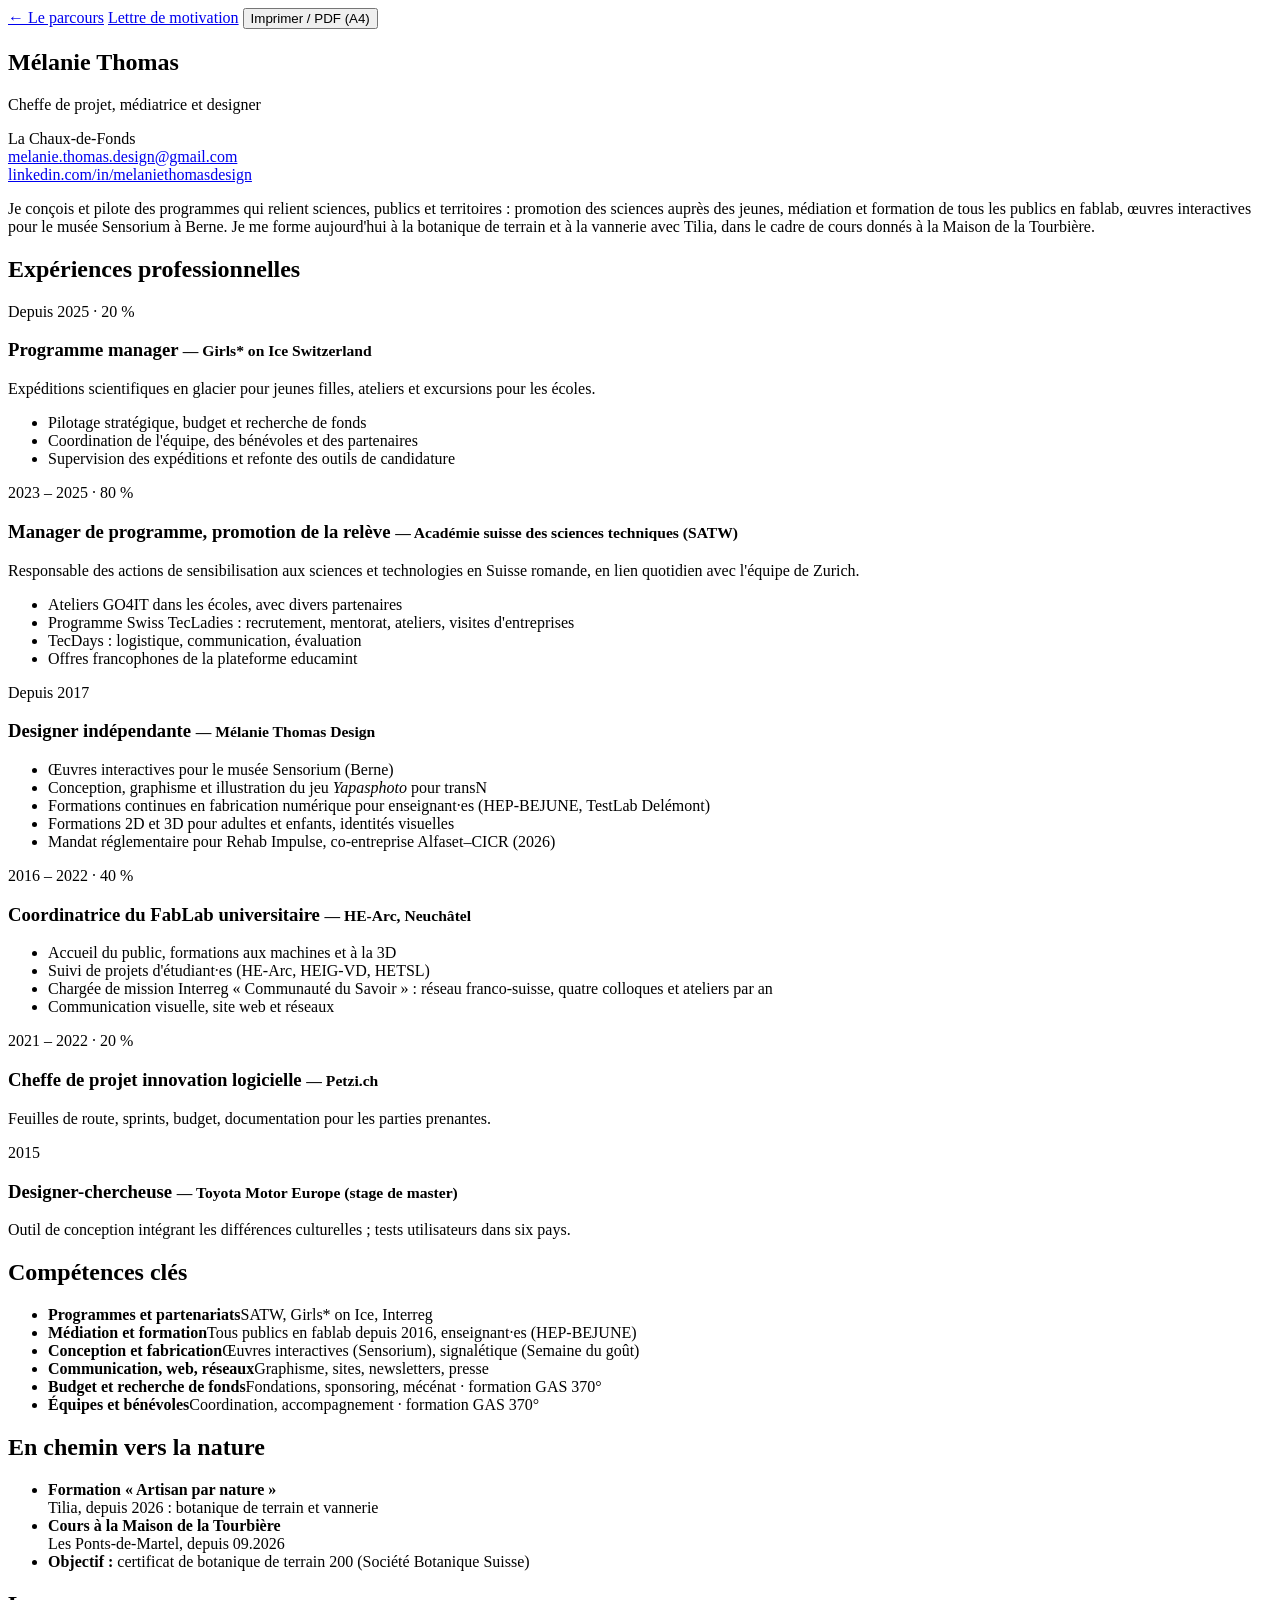
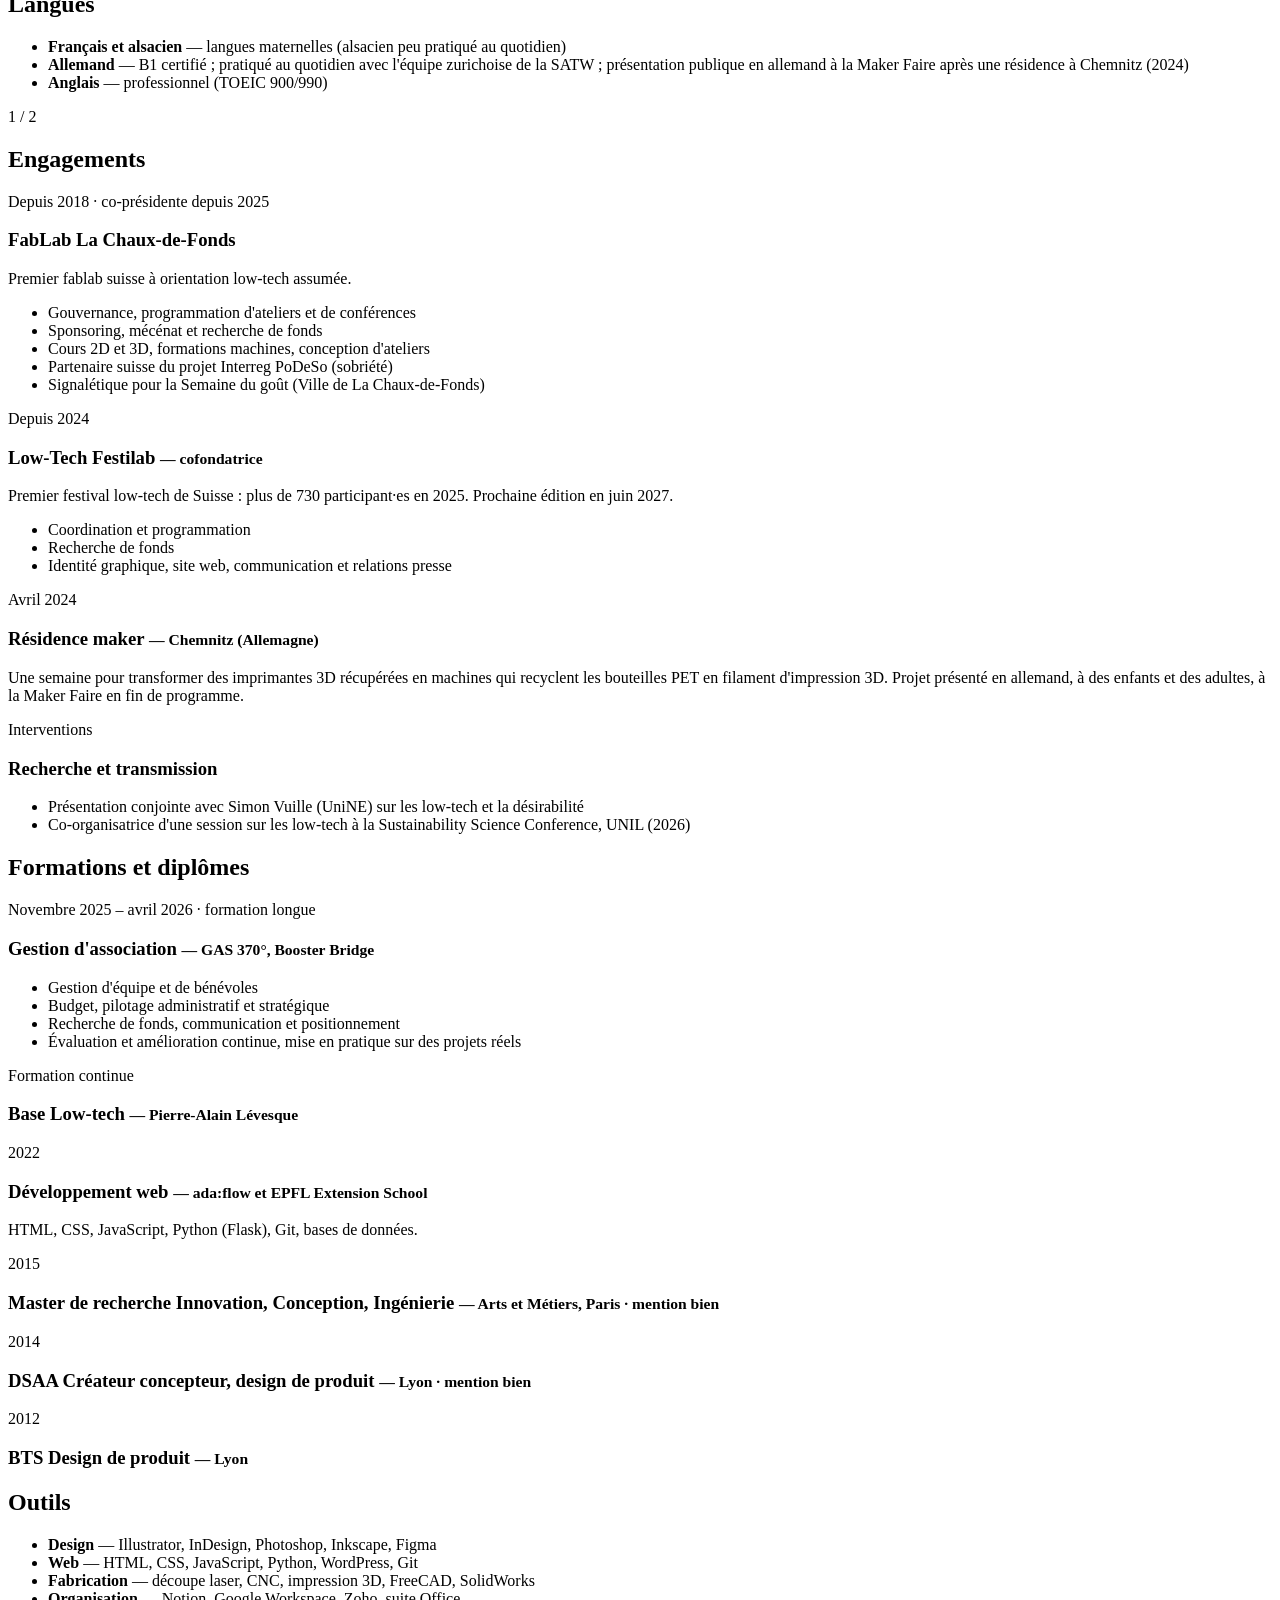
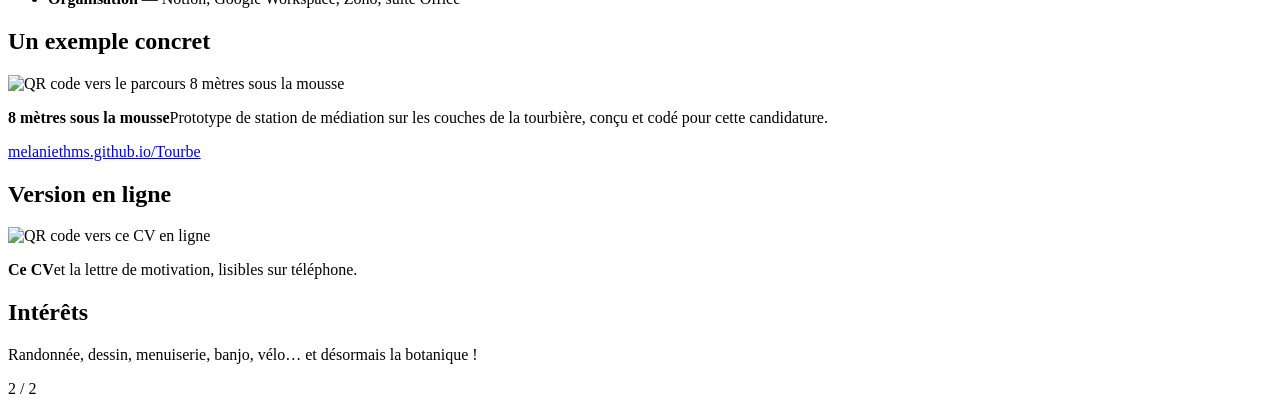
==== cv.html @ 62eca99a "CV et lettre : corrections (Sensorium, Tilia, GAS 370°, allemand, interventions) Co-Authored-By: Cla" ====
<!doctype html>
<html lang="fr">
<head>
  <meta charset="utf-8">
  <meta name="viewport" content="width=device-width, initial-scale=1">
  <meta name="robots" content="noindex">
  <title>Mélanie Thomas — CV</title>
  <link rel="stylesheet" href="doc.css">
</head>
<body>
  <nav class="toolbar" aria-label="Navigation">
    <a href="./">← Le parcours</a>
    <a href="lettre.html">Lettre de motivation</a>
    <button type="button" class="primary" onclick="window.print()">Imprimer / PDF (A4)</button>
  </nav>

  <!-- ===================== PAGE 1 ===================== -->
  <article class="sheet">
    <header class="head">
      <div>
        <h1>Mélanie Thomas</h1>
        <p class="role">Cheffe de projet, médiatrice et designer</p>
      </div>
      <div class="contact">
        La Chaux-de-Fonds<br>
        <a href="mailto:melanie.thomas.design@gmail.com">melanie.thomas.design@gmail.com</a><br>
        <!-- Téléphone : à décommenter seulement pour la version PDF envoyée, pas pour la version en ligne -->
        <!-- +41 76 281 38 30<br> -->
        <a href="https://www.linkedin.com/in/melaniethomasdesign/">linkedin.com/in/melaniethomasdesign</a>
      </div>
    </header>

    <p class="lead">Je conçois et pilote des programmes qui relient sciences, publics et territoires&nbsp;: promotion des sciences auprès des jeunes, médiation et formation de tous les publics en fablab, œuvres interactives pour le musée Sensorium à Berne. Je me forme aujourd'hui à la botanique de terrain et à la vannerie avec Tilia, dans le cadre de cours donnés à la Maison de la Tourbière.</p>

    <div class="cols">
      <div class="main">
        <section>
          <h2>Expériences professionnelles</h2>

          <div class="entry">
            <span class="when">Depuis 2025 · 20 %</span>
            <h3>Programme manager <small>— Girls* on Ice Switzerland</small></h3>
            <p>Expéditions scientifiques en glacier pour jeunes filles, ateliers et excursions pour les écoles.</p>
            <ul>
              <li>Pilotage stratégique, budget et recherche de fonds</li>
              <li>Coordination de l'équipe, des bénévoles et des partenaires</li>
              <li>Supervision des expéditions et refonte des outils de candidature</li>
            </ul>
          </div>

          <div class="entry">
            <span class="when">2023 – 2025 · 80 %</span>
            <h3>Manager de programme, promotion de la relève <small>— Académie suisse des sciences techniques (SATW)</small></h3>
            <p>Responsable des actions de sensibilisation aux sciences et technologies en Suisse romande, en lien quotidien avec l'équipe de Zurich.</p>
            <ul>
              <li>Ateliers GO4IT dans les écoles, avec divers partenaires</li>
              <li>Programme Swiss TecLadies&nbsp;: recrutement, mentorat, ateliers, visites d'entreprises</li>
              <li>TecDays&nbsp;: logistique, communication, évaluation</li>
              <li>Offres francophones de la plateforme educamint</li>
            </ul>
          </div>

          <div class="entry">
            <span class="when">Depuis 2017</span>
            <h3>Designer indépendante <small>— Mélanie Thomas Design</small></h3>
            <ul>
              <li>Œuvres interactives pour le musée Sensorium (Berne)</li>
              <li>Conception, graphisme et illustration du jeu <i>Yapasphoto</i> pour transN</li>
              <li>Formations continues en fabrication numérique pour enseignant·es (HEP-BEJUNE, TestLab Delémont)</li>
              <li>Formations 2D et 3D pour adultes et enfants, identités visuelles</li>
              <li>Mandat réglementaire pour Rehab Impulse, co-entreprise Alfaset–CICR (2026)</li>
            </ul>
          </div>

          <div class="entry">
            <span class="when">2016 – 2022 · 40 %</span>
            <h3>Coordinatrice du FabLab universitaire <small>— HE-Arc, Neuchâtel</small></h3>
            <ul>
              <li>Accueil du public, formations aux machines et à la 3D</li>
              <li>Suivi de projets d'étudiant·es (HE-Arc, HEIG-VD, HETSL)</li>
              <li>Chargée de mission Interreg « Communauté du Savoir »&nbsp;: réseau franco-suisse, quatre colloques et ateliers par an</li>
              <li>Communication visuelle, site web et réseaux</li>
            </ul>
          </div>

          <div class="entry">
            <span class="when">2021 – 2022 · 20 %</span>
            <h3>Cheffe de projet innovation logicielle <small>— Petzi.ch</small></h3>
            <p>Feuilles de route, sprints, budget, documentation pour les parties prenantes.</p>
          </div>

          <div class="entry">
            <span class="when">2015</span>
            <h3>Designer-chercheuse <small>— Toyota Motor Europe (stage de master)</small></h3>
            <p>Outil de conception intégrant les différences culturelles&nbsp;; tests utilisateurs dans six pays.</p>
          </div>
        </section>
      </div>

      <aside class="side">
        <section>
          <h2>Compétences clés</h2>
          <ul class="skills">
            <li><b>Programmes et partenariats</b><span>SATW, Girls* on Ice, Interreg</span></li>
            <li><b>Médiation et formation</b><span>Tous publics en fablab depuis 2016, enseignant·es (HEP-BEJUNE)</span></li>
            <li><b>Conception et fabrication</b><span>Œuvres interactives (Sensorium), signalétique (Semaine du goût)</span></li>
            <li><b>Communication, web, réseaux</b><span>Graphisme, sites, newsletters, presse</span></li>
            <li><b>Budget et recherche de fonds</b><span>Fondations, sponsoring, mécénat · formation GAS 370°</span></li>
            <li><b>Équipes et bénévoles</b><span>Coordination, accompagnement · formation GAS 370°</span></li>
          </ul>
        </section>

        <section>
          <h2>En chemin vers la nature</h2>
          <div class="now">
            <ul>
              <li><b>Formation « Artisan par nature »</b><br>Tilia, depuis 2026&nbsp;: botanique de terrain et vannerie</li>
              <li><b>Cours à la Maison de la Tourbière</b><br>Les Ponts-de-Martel, depuis 09.2026</li>
              <li><b>Objectif&nbsp;:</b> certificat de botanique de terrain 200 (Société Botanique Suisse)</li>
            </ul>
          </div>
        </section>

        <section>
          <h2>Langues</h2>
          <ul>
            <li><b>Français et alsacien</b> — langues maternelles (alsacien peu pratiqué au quotidien)</li>
            <li><b>Allemand</b> — B1 certifié&nbsp;; pratiqué au quotidien avec l'équipe zurichoise de la SATW&nbsp;; présentation publique en allemand à la Maker Faire après une résidence à Chemnitz (2024)</li>
            <li><b>Anglais</b> — professionnel (TOEIC 900/990)</li>
          </ul>
        </section>

      </aside>
    </div>
    <span class="folio">1 / 2</span>
  </article>

  <!-- ===================== PAGE 2 ===================== -->
  <article class="sheet">
    <div class="cols">
      <div class="main">
        <section>
          <h2>Engagements</h2>

          <div class="entry">
            <span class="when">Depuis 2018 · co-présidente depuis 2025</span>
            <h3>FabLab La Chaux-de-Fonds</h3>
            <p>Premier fablab suisse à orientation low-tech assumée.</p>
            <ul>
              <li>Gouvernance, programmation d'ateliers et de conférences</li>
              <li>Sponsoring, mécénat et recherche de fonds</li>
              <li>Cours 2D et 3D, formations machines, conception d'ateliers</li>
              <li>Partenaire suisse du projet Interreg PoDeSo (sobriété)</li>
              <li>Signalétique pour la Semaine du goût (Ville de La Chaux-de-Fonds)</li>
            </ul>
          </div>

          <div class="entry">
            <span class="when">Depuis 2024</span>
            <h3>Low-Tech Festilab <small>— cofondatrice</small></h3>
            <p>Premier festival low-tech de Suisse&nbsp;: plus de 730 participant·es en 2025. Prochaine édition en juin 2027.</p>
            <ul>
              <li>Coordination et programmation</li>
              <li>Recherche de fonds</li>
              <li>Identité graphique, site web, communication et relations presse</li>
            </ul>
          </div>

          <div class="entry">
            <span class="when">Avril 2024</span>
            <h3>Résidence maker <small>— Chemnitz (Allemagne)</small></h3>
            <p>Une semaine pour transformer des imprimantes 3D récupérées en machines qui recyclent les bouteilles PET en filament d'impression 3D. Projet présenté en allemand, à des enfants et des adultes, à la Maker Faire en fin de programme.</p>
          </div>

          <div class="entry">
            <span class="when">Interventions</span>
            <h3>Recherche et transmission</h3>
            <ul>
              <li>Présentation conjointe avec Simon Vuille (UniNE) sur les low-tech et la désirabilité</li>
              <li>Co-organisatrice d'une session sur les low-tech à la Sustainability Science Conference, UNIL (2026)</li>
            </ul>
          </div>
        </section>

        <section>
          <h2>Formations et diplômes</h2>

          <div class="entry now">
            <span class="when">Novembre 2025 – avril 2026 · formation longue</span>
            <h3>Gestion d'association <small>— GAS 370°, Booster Bridge</small></h3>
            <ul>
              <li>Gestion d'équipe et de bénévoles</li>
              <li>Budget, pilotage administratif et stratégique</li>
              <li>Recherche de fonds, communication et positionnement</li>
              <li>Évaluation et amélioration continue, mise en pratique sur des projets réels</li>
            </ul>
          </div>
          <div class="entry">
            <span class="when">Formation continue</span>
            <h3>Base Low-tech <small>— Pierre-Alain Lévesque</small></h3>
          </div>
          <div class="entry">
            <span class="when">2022</span>
            <h3>Développement web <small>— ada:flow et EPFL Extension School</small></h3>
            <p>HTML, CSS, JavaScript, Python (Flask), Git, bases de données.</p>
          </div>
          <div class="entry">
            <span class="when">2015</span>
            <h3>Master de recherche Innovation, Conception, Ingénierie <small>— Arts et Métiers, Paris · mention bien</small></h3>
          </div>
          <div class="entry">
            <span class="when">2014</span>
            <h3>DSAA Créateur concepteur, design de produit <small>— Lyon · mention bien</small></h3>
          </div>
          <div class="entry">
            <span class="when">2012</span>
            <h3>BTS Design de produit <small>— Lyon</small></h3>
          </div>
        </section>
      </div>

      <aside class="side">

        <section>
          <h2>Outils</h2>
          <ul>
            <li><b>Design</b> — Illustrator, InDesign, Photoshop, Inkscape, Figma</li>
            <li><b>Web</b> — HTML, CSS, JavaScript, Python, WordPress, Git</li>
            <li><b>Fabrication</b> — découpe laser, CNC, impression 3D, FreeCAD, SolidWorks</li>
            <li><b>Organisation</b> — Notion, Google Workspace, Zoho, suite Office</li>
          </ul>
        </section>

        <section>
          <h2>Un exemple concret</h2>
          <div class="qr">
            <img src="qr/qr-site.svg" alt="QR code vers le parcours 8 mètres sous la mousse">
            <p><b>8 mètres sous la mousse</b>Prototype de station de médiation sur les couches de la tourbière, conçu et codé pour cette candidature.</p>
          </div>
          <p style="margin-top:2mm"><a href="https://melaniethms.github.io/Tourbe/">melaniethms.github.io/Tourbe</a></p>
        </section>

        <section>
          <h2>Version en ligne</h2>
          <div class="qr">
            <img src="qr/qr-cv.svg" alt="QR code vers ce CV en ligne">
            <p><b>Ce CV</b>et la lettre de motivation, lisibles sur téléphone.</p>
          </div>
        </section>

        <section>
          <h2>Intérêts</h2>
          <p>Randonnée, dessin, menuiserie, banjo, vélo… et désormais la botanique&nbsp;!</p>
        </section>
      </aside>
    </div>
    <span class="folio">2 / 2</span>
  </article>
</body>
</html>
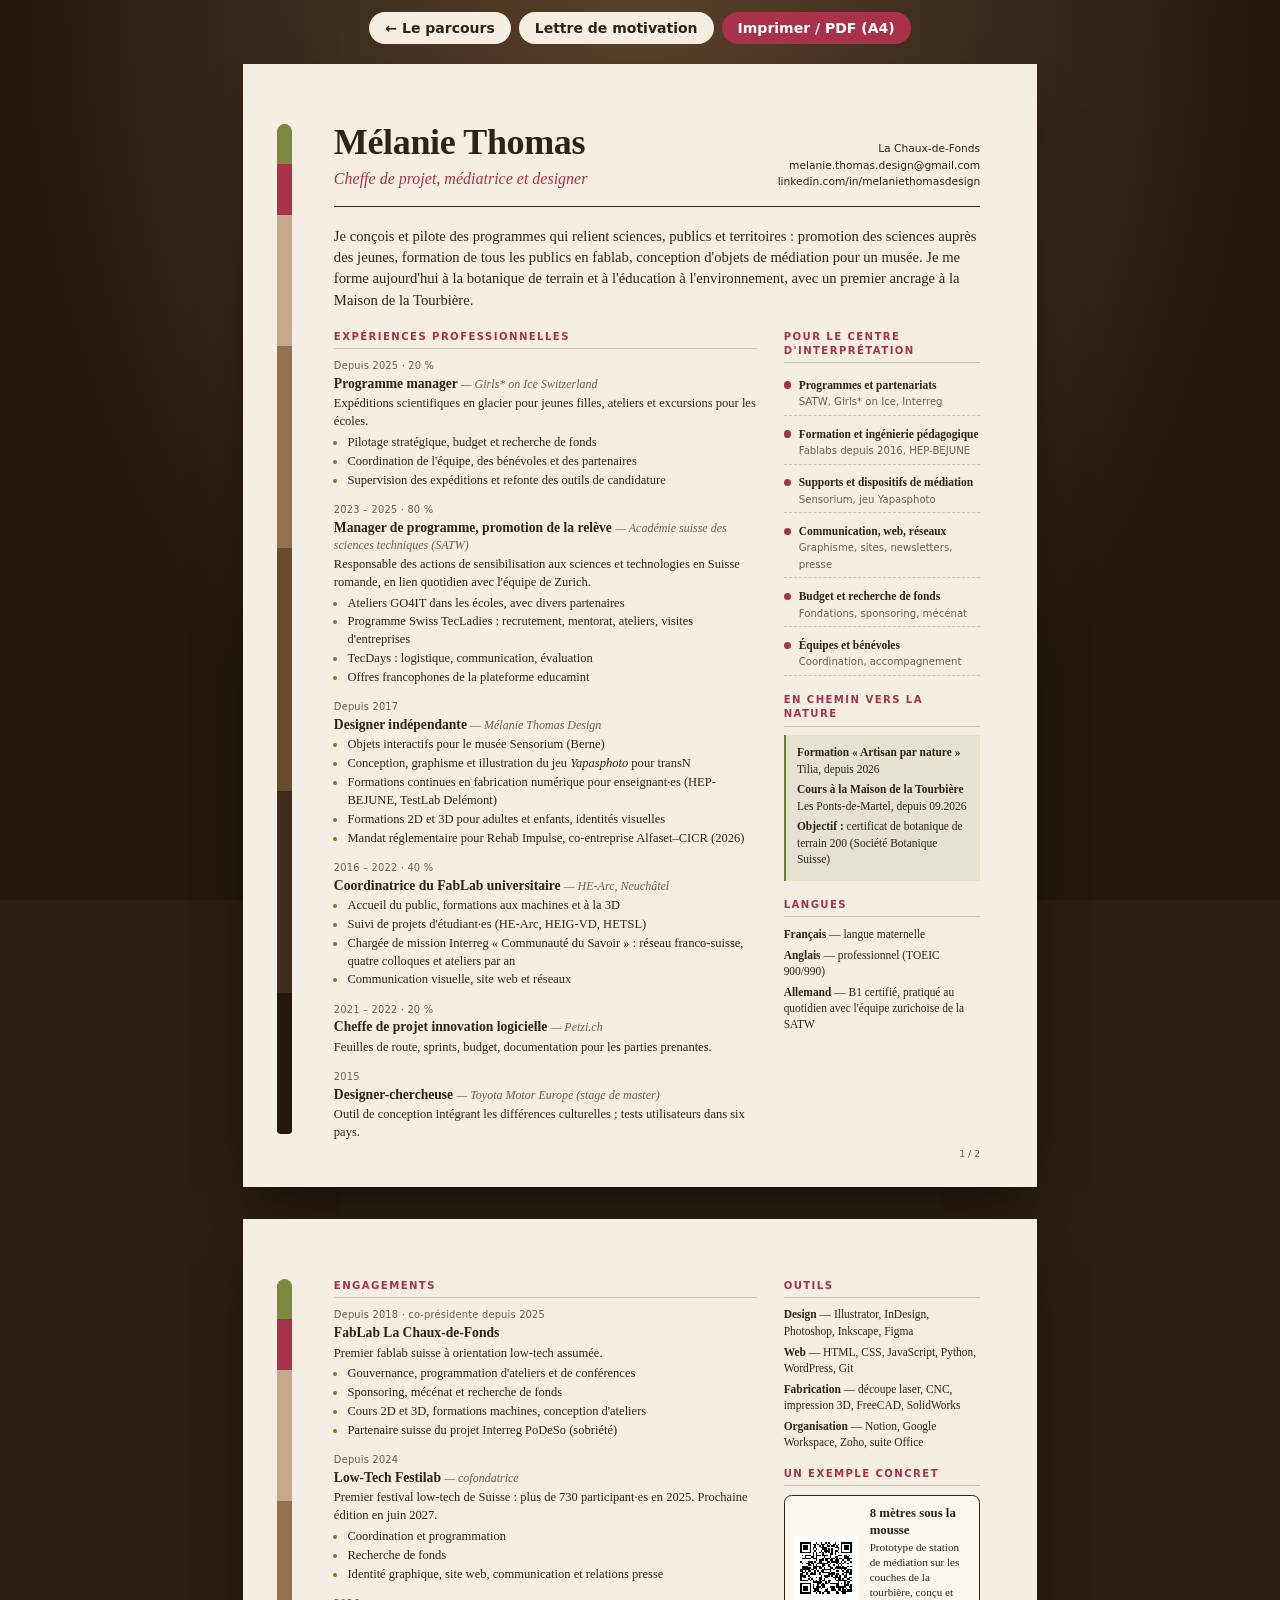
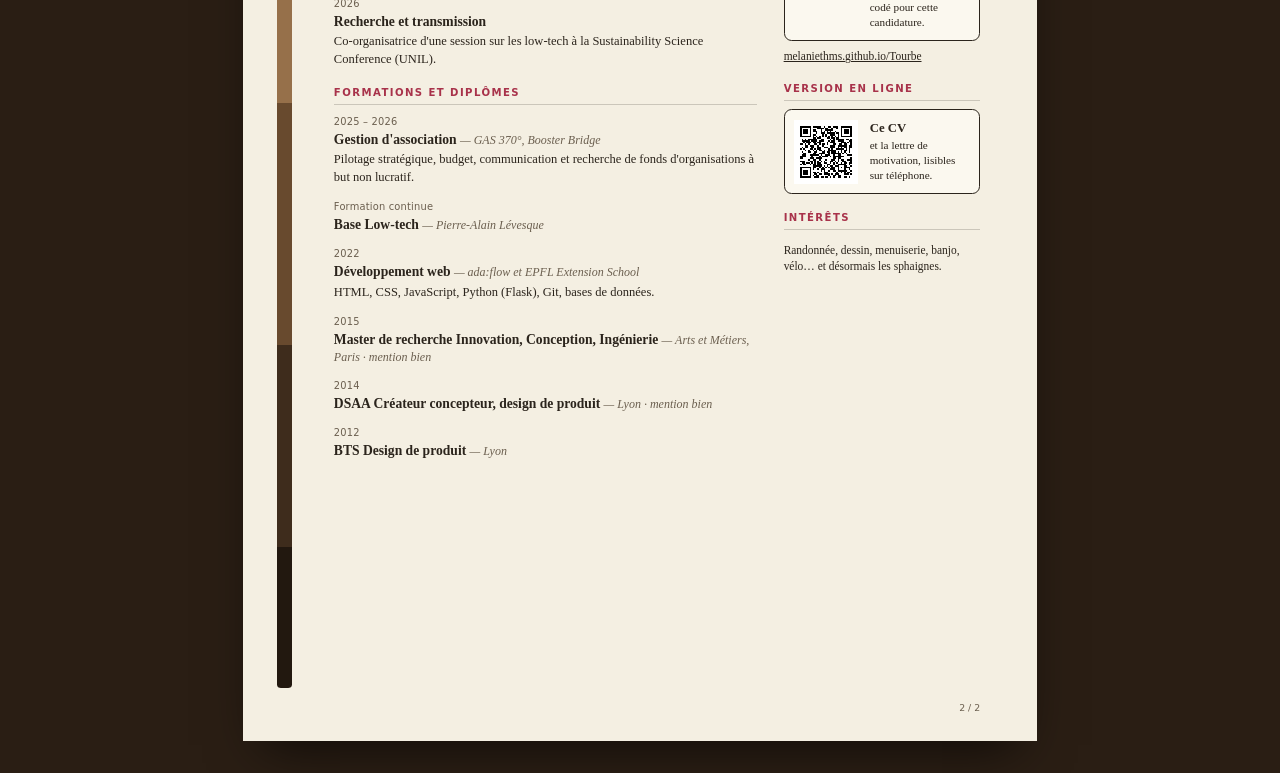
==== commit d46b7326: "Ajoute CV, lettre de motivation et QR codes pour l'herbier Co-Authored-By: Claude Opus 5.5 <noreply@" ====
--- a/cv.html
+++ b/cv.html
@@ -30,7 +30,7 @@
       </div>
     </header>
 
-    <p class="lead">Je conçois et pilote des programmes qui relient sciences, publics et territoires&nbsp;: promotion des sciences auprès des jeunes, médiation et formation de tous les publics en fablab, œuvres interactives pour le musée Sensorium à Berne. Je me forme aujourd'hui à la botanique de terrain et à la vannerie avec Tilia, dans le cadre de cours donnés à la Maison de la Tourbière.</p>
+    <p class="lead">Je conçois et pilote des programmes qui relient sciences, publics et territoires&nbsp;: promotion des sciences auprès des jeunes, formation de tous les publics en fablab, conception d'objets de médiation pour un musée. Je me forme aujourd'hui à la botanique de terrain et à l'éducation à l'environnement, avec un premier ancrage à la Maison de la Tourbière.</p>
 
     <div class="cols">
       <div class="main">
@@ -64,7 +64,7 @@
             <span class="when">Depuis 2017</span>
             <h3>Designer indépendante <small>— Mélanie Thomas Design</small></h3>
             <ul>
-              <li>Œuvres interactives pour le musée Sensorium (Berne)</li>
+              <li>Objets interactifs pour le musée Sensorium (Berne)</li>
               <li>Conception, graphisme et illustration du jeu <i>Yapasphoto</i> pour transN</li>
               <li>Formations continues en fabrication numérique pour enseignant·es (HEP-BEJUNE, TestLab Delémont)</li>
               <li>Formations 2D et 3D pour adultes et enfants, identités visuelles</li>
@@ -99,14 +99,14 @@
 
       <aside class="side">
         <section>
-          <h2>Compétences clés</h2>
+          <h2>Pour le centre d'interprétation</h2>
           <ul class="skills">
             <li><b>Programmes et partenariats</b><span>SATW, Girls* on Ice, Interreg</span></li>
-            <li><b>Médiation et formation</b><span>Tous publics en fablab depuis 2016, enseignant·es (HEP-BEJUNE)</span></li>
-            <li><b>Conception et fabrication</b><span>Œuvres interactives (Sensorium), signalétique (Semaine du goût)</span></li>
+            <li><b>Formation et ingénierie pédagogique</b><span>Fablabs depuis 2016, HEP-BEJUNE</span></li>
+            <li><b>Supports et dispositifs de médiation</b><span>Sensorium, jeu Yapasphoto</span></li>
             <li><b>Communication, web, réseaux</b><span>Graphisme, sites, newsletters, presse</span></li>
-            <li><b>Budget et recherche de fonds</b><span>Fondations, sponsoring, mécénat · formation GAS 370°</span></li>
-            <li><b>Équipes et bénévoles</b><span>Coordination, accompagnement · formation GAS 370°</span></li>
+            <li><b>Budget et recherche de fonds</b><span>Fondations, sponsoring, mécénat</span></li>
+            <li><b>Équipes et bénévoles</b><span>Coordination, accompagnement</span></li>
           </ul>
         </section>
 
@@ -114,7 +114,7 @@
           <h2>En chemin vers la nature</h2>
           <div class="now">
             <ul>
-              <li><b>Formation « Artisan par nature »</b><br>Tilia, depuis 2026&nbsp;: botanique de terrain et vannerie</li>
+              <li><b>Formation « Artisan par nature »</b><br>Tilia, depuis 2026</li>
               <li><b>Cours à la Maison de la Tourbière</b><br>Les Ponts-de-Martel, depuis 09.2026</li>
               <li><b>Objectif&nbsp;:</b> certificat de botanique de terrain 200 (Société Botanique Suisse)</li>
             </ul>
@@ -124,12 +124,11 @@
         <section>
           <h2>Langues</h2>
           <ul>
-            <li><b>Français et alsacien</b> — langues maternelles (alsacien peu pratiqué au quotidien)</li>
-            <li><b>Allemand</b> — B1 certifié&nbsp;; pratiqué au quotidien avec l'équipe zurichoise de la SATW&nbsp;; présentation publique en allemand à la Maker Faire après une résidence à Chemnitz (2024)</li>
+            <li><b>Français</b> — langue maternelle</li>
             <li><b>Anglais</b> — professionnel (TOEIC 900/990)</li>
+            <li><b>Allemand</b> — B1 certifié, pratiqué au quotidien avec l'équipe zurichoise de la SATW</li>
           </ul>
         </section>
-
       </aside>
     </div>
     <span class="folio">1 / 2</span>
@@ -151,7 +150,6 @@
               <li>Sponsoring, mécénat et recherche de fonds</li>
               <li>Cours 2D et 3D, formations machines, conception d'ateliers</li>
               <li>Partenaire suisse du projet Interreg PoDeSo (sobriété)</li>
-              <li>Signalétique pour la Semaine du goût (Ville de La Chaux-de-Fonds)</li>
             </ul>
           </div>
 
@@ -167,33 +165,19 @@
           </div>
 
           <div class="entry">
-            <span class="when">Avril 2024</span>
-            <h3>Résidence maker <small>— Chemnitz (Allemagne)</small></h3>
-            <p>Une semaine pour transformer des imprimantes 3D récupérées en machines qui recyclent les bouteilles PET en filament d'impression 3D. Projet présenté en allemand, à des enfants et des adultes, à la Maker Faire en fin de programme.</p>
-          </div>
-
-          <div class="entry">
-            <span class="when">Interventions</span>
+            <span class="when">2026</span>
             <h3>Recherche et transmission</h3>
-            <ul>
-              <li>Présentation conjointe avec Simon Vuille (UniNE) sur les low-tech et la désirabilité</li>
-              <li>Co-organisatrice d'une session sur les low-tech à la Sustainability Science Conference, UNIL (2026)</li>
-            </ul>
+            <p>Co-organisatrice d'une session sur les low-tech à la Sustainability Science Conference (UNIL).</p>
           </div>
         </section>
 
         <section>
           <h2>Formations et diplômes</h2>
 
-          <div class="entry now">
-            <span class="when">Novembre 2025 – avril 2026 · formation longue</span>
+          <div class="entry">
+            <span class="when">2025 – 2026</span>
             <h3>Gestion d'association <small>— GAS 370°, Booster Bridge</small></h3>
-            <ul>
-              <li>Gestion d'équipe et de bénévoles</li>
-              <li>Budget, pilotage administratif et stratégique</li>
-              <li>Recherche de fonds, communication et positionnement</li>
-              <li>Évaluation et amélioration continue, mise en pratique sur des projets réels</li>
-            </ul>
+            <p>Pilotage stratégique, budget, communication et recherche de fonds d'organisations à but non lucratif.</p>
           </div>
           <div class="entry">
             <span class="when">Formation continue</span>
@@ -220,7 +204,6 @@
       </div>
 
       <aside class="side">
-
         <section>
           <h2>Outils</h2>
           <ul>
@@ -250,7 +233,7 @@
 
         <section>
           <h2>Intérêts</h2>
-          <p>Randonnée, dessin, menuiserie, banjo, vélo… et désormais la botanique&nbsp;!</p>
+          <p>Randonnée, dessin, menuiserie, banjo, vélo… et désormais les sphaignes.</p>
         </section>
       </aside>
     </div>
--- a/doc.css
+++ b/doc.css
@@ -0,0 +1,277 @@
+/* Feuilles A4 (CV, lettre) dans l'univers « 8 mètres sous la mousse ».
+   À l'écran : feuilles posées sur la tourbe. À l'impression : A4 exact, sans marges navigateur. */
+
+:root {
+  --paper: #f4efe2;
+  --ink: #2b241c;
+  --muted: #6b5f4f;
+  --accent: #a8324a;   /* rouge des sphaignes */
+  --moss: #6f7f3a;
+  --line: rgba(43, 36, 28, .2);
+  --peat: #3b2a1a;
+  --serif: "Iowan Old Style", "Palatino Linotype", Palatino, "Book Antiqua", Georgia, serif;
+  --sans: system-ui, -apple-system, "Segoe UI", Roboto, Helvetica, Arial, sans-serif;
+  --strata: linear-gradient(#7d8a3e 0 4%, #a8324a 4% 9%, #c4aa8c 9% 22%, #96704a 22% 42%, #684a2e 42% 66%, #3e2c1c 66% 86%, #22180f 86%);
+}
+
+* { box-sizing: border-box; }
+html, body { margin: 0; }
+
+body {
+  background: #2a1e14 radial-gradient(ellipse at top, #5a412a, #22180f 70%) fixed;
+  color: var(--ink);
+  font-family: var(--serif);
+  -webkit-print-color-adjust: exact;
+  print-color-adjust: exact;
+}
+
+/* ---------- Barre d'outils (écran seulement) ---------- */
+.toolbar {
+  position: sticky;
+  top: 0;
+  z-index: 5;
+  display: flex;
+  flex-wrap: wrap;
+  gap: 8px;
+  justify-content: center;
+  padding: 12px 16px;
+  font-family: var(--sans);
+  font-size: 14px;
+}
+.toolbar a, .toolbar button {
+  font: inherit;
+  font-weight: 600;
+  color: var(--ink);
+  background: var(--paper);
+  border: 0;
+  border-radius: 999px;
+  padding: 8px 16px;
+  text-decoration: none;
+  cursor: pointer;
+}
+.toolbar a:hover, .toolbar button:hover { background: #fff; }
+.toolbar .primary { background: var(--accent); color: #fff; }
+.toolbar .primary:hover { background: #8e2840; }
+
+/* ---------- Feuille A4 ---------- */
+.sheet {
+  position: relative;
+  width: 210mm;
+  height: 297mm;
+  margin: 8px auto 32px;
+  padding: 16mm 15mm 14mm 24mm;
+  background: var(--paper);
+  box-shadow: 0 24px 50px -20px rgba(0, 0, 0, .7);
+  overflow: hidden;
+  font-size: 9.4pt;
+  line-height: 1.42;
+}
+/* La carotte de tourbe en marge gauche */
+.sheet::before {
+  content: "";
+  position: absolute;
+  left: 9mm;
+  top: 16mm;
+  bottom: 14mm;
+  width: 4mm;
+  border-radius: 2mm 2mm 1mm 1mm;
+  background: var(--strata);
+}
+.sheet .folio {
+  position: absolute;
+  right: 15mm;
+  bottom: 7mm;
+  font-family: var(--sans);
+  font-size: 7pt;
+  color: var(--muted);
+}
+
+/* ---------- En-tête ---------- */
+.head {
+  display: grid;
+  grid-template-columns: 1fr auto;
+  gap: 6mm;
+  align-items: end;
+  padding-bottom: 4mm;
+  border-bottom: 1.5px solid var(--ink);
+  margin-bottom: 5mm;
+}
+.head h1 {
+  margin: 0;
+  font-size: 27pt;
+  line-height: 1;
+  font-weight: 600;
+  letter-spacing: -.01em;
+}
+.head .role {
+  margin: 2mm 0 0;
+  font-size: 12pt;
+  font-style: italic;
+  color: var(--accent);
+}
+.contact {
+  font-family: var(--sans);
+  font-size: 8pt;
+  line-height: 1.55;
+  text-align: right;
+  color: var(--ink);
+}
+.contact a { color: inherit; text-decoration: none; }
+
+.kicker {
+  font-family: var(--sans);
+  font-size: 7.4pt;
+  font-weight: 700;
+  letter-spacing: .14em;
+  text-transform: uppercase;
+  color: var(--accent);
+  margin: 0 0 2mm;
+}
+
+.lead {
+  font-size: 11pt;
+  line-height: 1.45;
+  margin: 0 0 5mm;
+}
+
+/* ---------- Sections du CV ---------- */
+.cols {
+  display: grid;
+  grid-template-columns: 1fr 52mm;
+  gap: 7mm;
+}
+section { margin-bottom: 4.5mm; }
+section > h2 {
+  font-family: var(--sans);
+  font-size: 7.6pt;
+  font-weight: 700;
+  letter-spacing: .14em;
+  text-transform: uppercase;
+  color: var(--accent);
+  margin: 0 0 2.2mm;
+  padding-bottom: 1mm;
+  border-bottom: 1px solid var(--line);
+}
+.entry { margin-bottom: 3mm; break-inside: avoid; }
+.entry .when {
+  font-family: var(--sans);
+  font-size: 7.4pt;
+  color: var(--muted);
+  letter-spacing: .02em;
+}
+.entry h3 {
+  margin: .3mm 0 .6mm;
+  font-size: 10.2pt;
+  line-height: 1.25;
+  font-weight: 700;
+}
+.entry h3 small { font-weight: 400; font-style: italic; color: var(--muted); font-size: 9pt; }
+.entry p { margin: 0 0 .8mm; }
+.entry ul { margin: .5mm 0 0; padding-left: 3.6mm; }
+.entry li { margin-bottom: .3mm; }
+.entry li::marker { color: var(--moss); }
+
+.skills { list-style: none; margin: 0; padding: 0; }
+.skills li {
+  padding: 1.4mm 0 1.4mm 4mm;
+  border-bottom: 1px dashed var(--line);
+  position: relative;
+}
+.skills li::before {
+  content: "";
+  position: absolute;
+  left: 0;
+  top: 2.6mm;
+  width: 2mm;
+  height: 2mm;
+  border-radius: 50%;
+  background: var(--accent);
+}
+.skills b { display: block; }
+.skills span { font-family: var(--sans); font-size: 7.6pt; color: var(--muted); }
+
+.side p, .side li { font-size: 8.6pt; }
+.side ul { list-style: none; margin: 0; padding: 0; }
+.side li { margin-bottom: 1.2mm; }
+.side b { font-weight: 700; }
+
+.now {
+  background: rgba(111, 127, 58, .11);
+  border-left: 2.5px solid var(--moss);
+  padding: 2.5mm 3mm;
+}
+
+/* Encart QR */
+.qr {
+  display: grid;
+  grid-template-columns: 22mm 1fr;
+  gap: 3mm;
+  align-items: center;
+  padding: 3mm;
+  border: 1.5px solid var(--ink);
+  border-radius: 2mm;
+  background: #fbf8ef;
+}
+.qr img { width: 22mm; height: 22mm; display: block; }
+.qr p { margin: 0; font-size: 8.4pt; line-height: 1.35; }
+.qr b { display: block; font-size: 9.6pt; }
+.qr a { color: var(--accent); word-break: break-all; font-family: var(--sans); font-size: 7.4pt; }
+
+.side .qr { grid-template-columns: 17mm 1fr; padding: 2.5mm; }
+.side .qr img { width: 17mm; height: 17mm; }
+
+/* ---------- Lettre ---------- */
+.letter { font-size: 10.1pt; line-height: 1.46; }
+.letter .addr {
+  display: grid;
+  grid-template-columns: 1fr 1fr;
+  gap: 6mm;
+  margin: 0 0 4mm;
+  font-size: 9.4pt;
+  line-height: 1.45;
+}
+.letter .addr .to { padding-left: 4mm; }
+.letter .place { text-align: right; margin: 0 0 3.5mm; font-size: 9.4pt; }
+.letter .object { font-weight: 700; margin: 0 0 4mm; }
+.letter .object span { font-family: var(--sans); font-size: 7.6pt; letter-spacing: .14em; text-transform: uppercase; color: var(--accent); display: block; font-weight: 700; }
+.letter p { margin: 0 0 2.2mm; text-align: left; hyphens: auto; }
+.letter .sign { margin-top: 0; }
+.letter .sign b { font-size: 12pt; }
+.letter .ps { display: flex; gap: 4mm; align-items: center; margin-top: 2mm; }
+
+a { color: inherit; }
+
+/* ---------- Écrans étroits : feuille fluide ---------- */
+@media screen and (max-width: 820px) {
+  .sheet {
+    width: auto;
+    height: auto;
+    margin: 8px 12px 24px;
+    padding: 24px 18px 28px 32px;
+    font-size: 15px;
+    overflow: visible;
+  }
+  .sheet::before { left: 12px; top: 24px; bottom: 24px; width: 6px; }
+  .head { grid-template-columns: 1fr; }
+  .head h1 { font-size: 30px; }
+  .contact { text-align: left; }
+  .cols { grid-template-columns: 1fr; }
+  .letter { font-size: 16px; }
+  .letter .addr { grid-template-columns: 1fr; }
+  .letter .addr .to { padding-left: 0; }
+  .sheet .folio { display: none; }
+}
+
+/* ---------- Impression ---------- */
+@page { size: A4; margin: 0; }
+@media print {
+  body { background: none; }
+  .toolbar { display: none; }
+  .sheet {
+    margin: 0;
+    box-shadow: none;
+    break-after: page;
+  }
+  .sheet:last-of-type { break-after: auto; }
+  a { text-decoration: none; }
+}
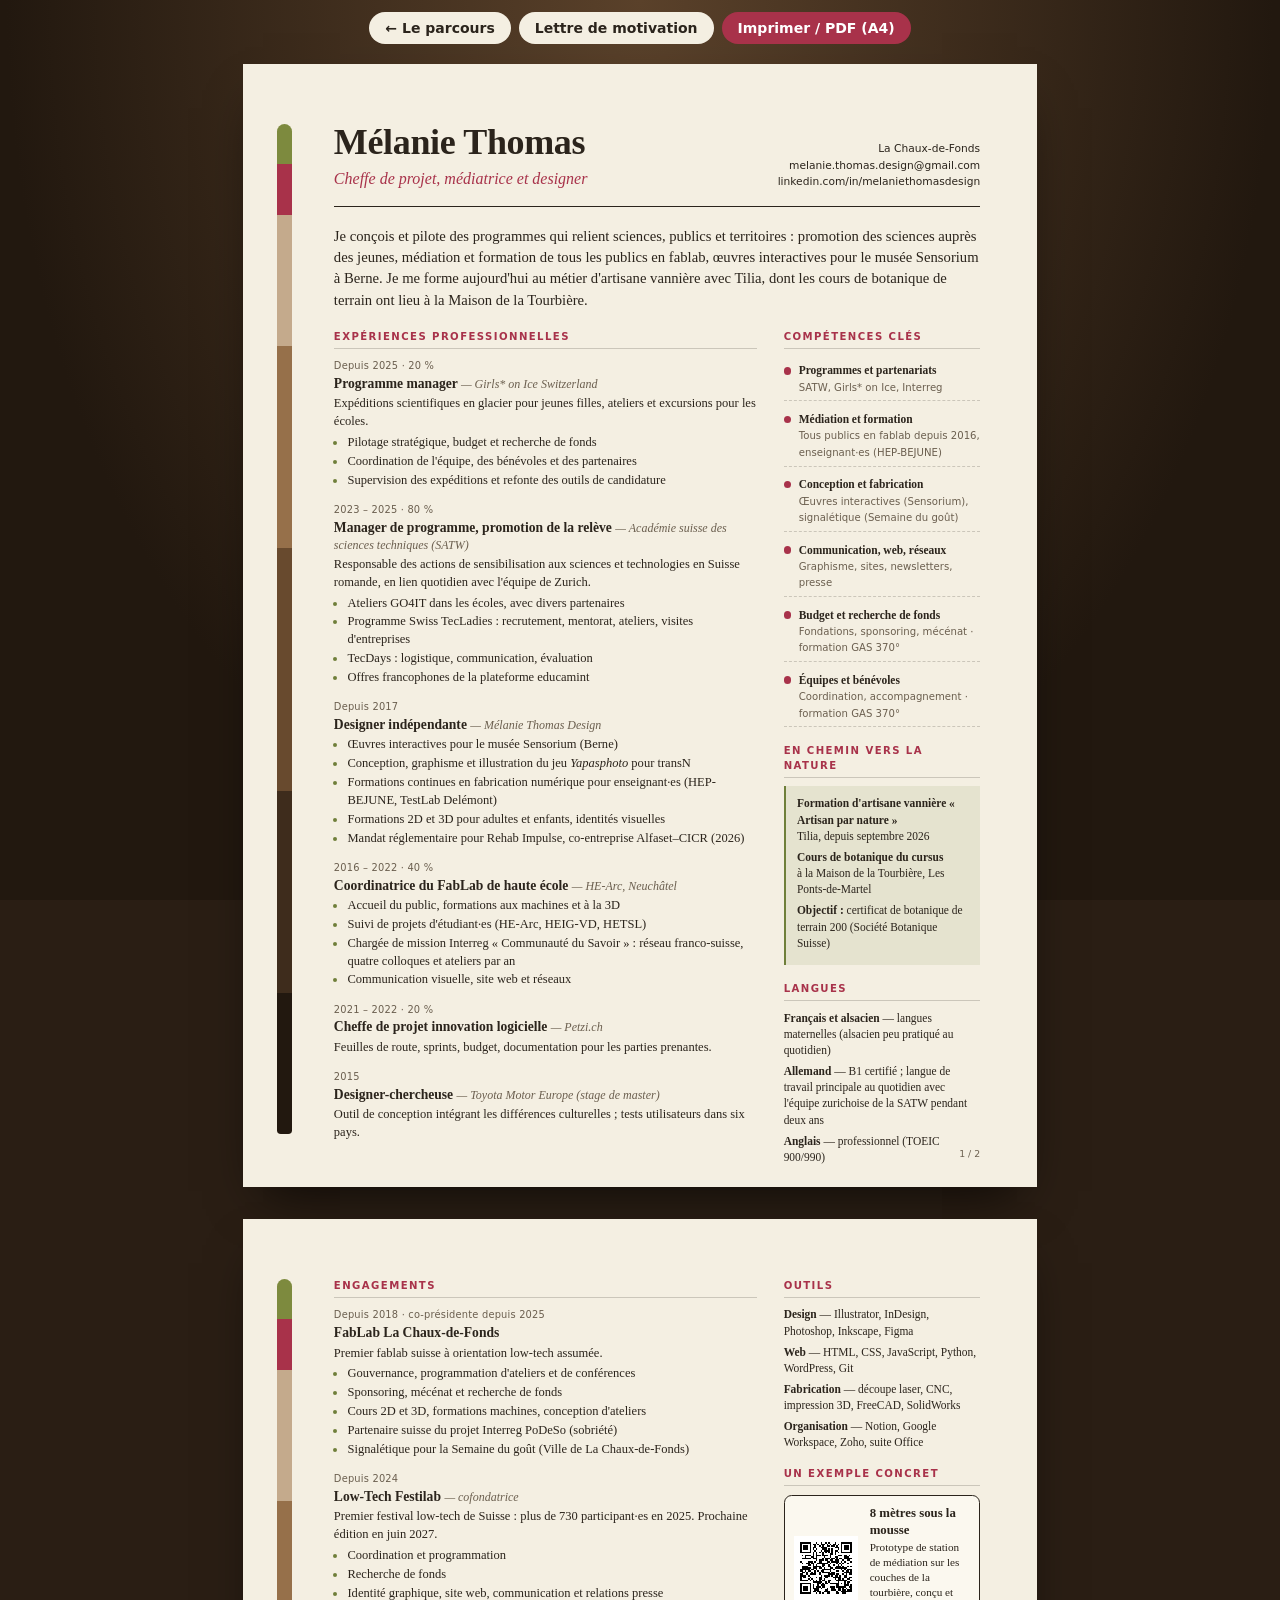
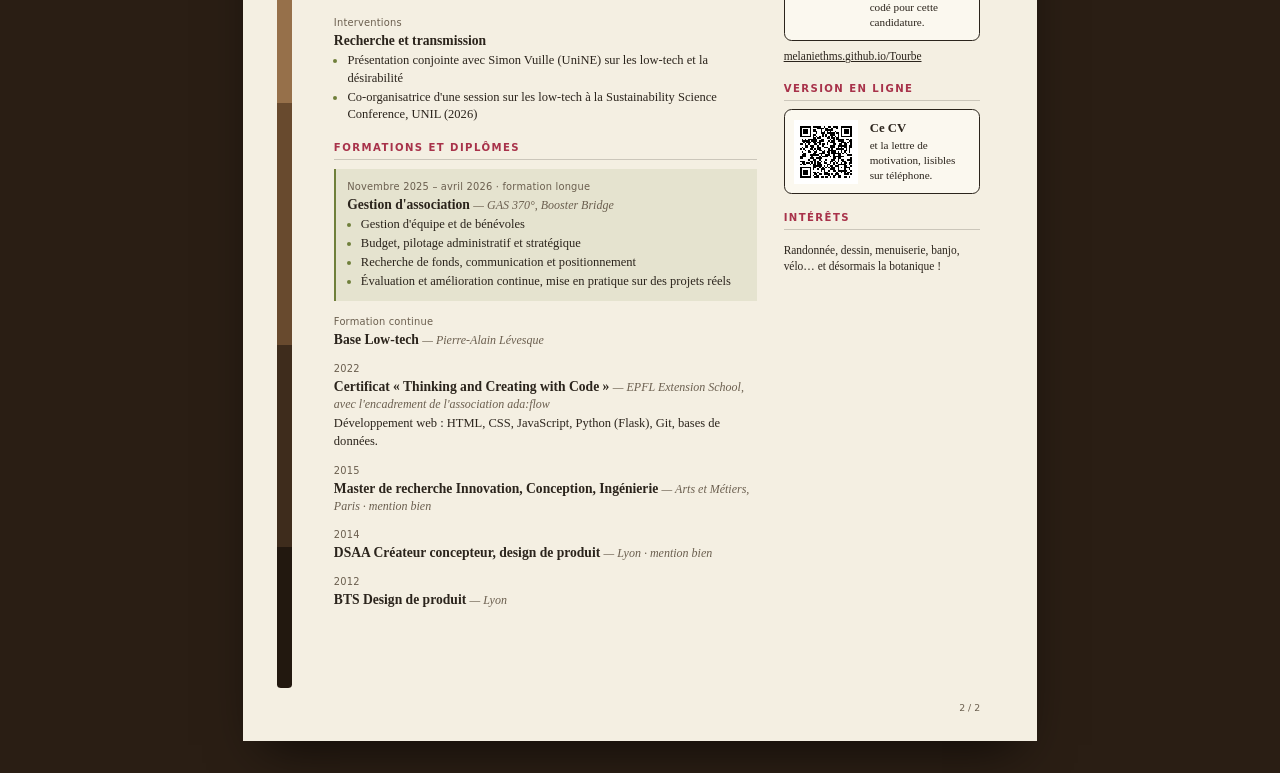
==== commit b7a832d1: "CV et lettre : FabLab de haute école, formation de vannière Tilia, allemand, certificat EPFL Co-Auth" ====
--- a/cv.html
+++ b/cv.html
@@ -30,7 +30,7 @@
       </div>
     </header>
 
-    <p class="lead">Je conçois et pilote des programmes qui relient sciences, publics et territoires&nbsp;: promotion des sciences auprès des jeunes, formation de tous les publics en fablab, conception d'objets de médiation pour un musée. Je me forme aujourd'hui à la botanique de terrain et à l'éducation à l'environnement, avec un premier ancrage à la Maison de la Tourbière.</p>
+    <p class="lead">Je conçois et pilote des programmes qui relient sciences, publics et territoires&nbsp;: promotion des sciences auprès des jeunes, médiation et formation de tous les publics en fablab, œuvres interactives pour le musée Sensorium à Berne. Je me forme aujourd'hui au métier d'artisane vannière avec Tilia, dont les cours de botanique de terrain ont lieu à la Maison de la Tourbière.</p>
 
     <div class="cols">
       <div class="main">
@@ -64,7 +64,7 @@
             <span class="when">Depuis 2017</span>
             <h3>Designer indépendante <small>— Mélanie Thomas Design</small></h3>
             <ul>
-              <li>Objets interactifs pour le musée Sensorium (Berne)</li>
+              <li>Œuvres interactives pour le musée Sensorium (Berne)</li>
               <li>Conception, graphisme et illustration du jeu <i>Yapasphoto</i> pour transN</li>
               <li>Formations continues en fabrication numérique pour enseignant·es (HEP-BEJUNE, TestLab Delémont)</li>
               <li>Formations 2D et 3D pour adultes et enfants, identités visuelles</li>
@@ -74,7 +74,7 @@
 
           <div class="entry">
             <span class="when">2016 – 2022 · 40 %</span>
-            <h3>Coordinatrice du FabLab universitaire <small>— HE-Arc, Neuchâtel</small></h3>
+            <h3>Coordinatrice du FabLab de haute école <small>— HE-Arc, Neuchâtel</small></h3>
             <ul>
               <li>Accueil du public, formations aux machines et à la 3D</li>
               <li>Suivi de projets d'étudiant·es (HE-Arc, HEIG-VD, HETSL)</li>
@@ -99,14 +99,14 @@
 
       <aside class="side">
         <section>
-          <h2>Pour le centre d'interprétation</h2>
+          <h2>Compétences clés</h2>
           <ul class="skills">
             <li><b>Programmes et partenariats</b><span>SATW, Girls* on Ice, Interreg</span></li>
-            <li><b>Formation et ingénierie pédagogique</b><span>Fablabs depuis 2016, HEP-BEJUNE</span></li>
-            <li><b>Supports et dispositifs de médiation</b><span>Sensorium, jeu Yapasphoto</span></li>
+            <li><b>Médiation et formation</b><span>Tous publics en fablab depuis 2016, enseignant·es (HEP-BEJUNE)</span></li>
+            <li><b>Conception et fabrication</b><span>Œuvres interactives (Sensorium), signalétique (Semaine du goût)</span></li>
             <li><b>Communication, web, réseaux</b><span>Graphisme, sites, newsletters, presse</span></li>
-            <li><b>Budget et recherche de fonds</b><span>Fondations, sponsoring, mécénat</span></li>
-            <li><b>Équipes et bénévoles</b><span>Coordination, accompagnement</span></li>
+            <li><b>Budget et recherche de fonds</b><span>Fondations, sponsoring, mécénat · formation GAS 370°</span></li>
+            <li><b>Équipes et bénévoles</b><span>Coordination, accompagnement · formation GAS 370°</span></li>
           </ul>
         </section>
 
@@ -114,8 +114,8 @@
           <h2>En chemin vers la nature</h2>
           <div class="now">
             <ul>
-              <li><b>Formation « Artisan par nature »</b><br>Tilia, depuis 2026</li>
-              <li><b>Cours à la Maison de la Tourbière</b><br>Les Ponts-de-Martel, depuis 09.2026</li>
+              <li><b>Formation d'artisane vannière « Artisan par nature »</b><br>Tilia, depuis septembre 2026</li>
+              <li><b>Cours de botanique du cursus</b><br>à la Maison de la Tourbière, Les Ponts-de-Martel</li>
               <li><b>Objectif&nbsp;:</b> certificat de botanique de terrain 200 (Société Botanique Suisse)</li>
             </ul>
           </div>
@@ -124,11 +124,12 @@
         <section>
           <h2>Langues</h2>
           <ul>
-            <li><b>Français</b> — langue maternelle</li>
+            <li><b>Français et alsacien</b> — langues maternelles (alsacien peu pratiqué au quotidien)</li>
+            <li><b>Allemand</b> — B1 certifié&nbsp;; langue de travail principale au quotidien avec l'équipe zurichoise de la SATW pendant deux ans</li>
             <li><b>Anglais</b> — professionnel (TOEIC 900/990)</li>
-            <li><b>Allemand</b> — B1 certifié, pratiqué au quotidien avec l'équipe zurichoise de la SATW</li>
           </ul>
         </section>
+
       </aside>
     </div>
     <span class="folio">1 / 2</span>
@@ -150,6 +151,7 @@
               <li>Sponsoring, mécénat et recherche de fonds</li>
               <li>Cours 2D et 3D, formations machines, conception d'ateliers</li>
               <li>Partenaire suisse du projet Interreg PoDeSo (sobriété)</li>
+              <li>Signalétique pour la Semaine du goût (Ville de La Chaux-de-Fonds)</li>
             </ul>
           </div>
 
@@ -164,20 +166,29 @@
             </ul>
           </div>
 
-          <div class="entry">
-            <span class="when">2026</span>
+
+          <div class="entry">
+            <span class="when">Interventions</span>
             <h3>Recherche et transmission</h3>
-            <p>Co-organisatrice d'une session sur les low-tech à la Sustainability Science Conference (UNIL).</p>
+            <ul>
+              <li>Présentation conjointe avec Simon Vuille (UniNE) sur les low-tech et la désirabilité</li>
+              <li>Co-organisatrice d'une session sur les low-tech à la Sustainability Science Conference, UNIL (2026)</li>
+            </ul>
           </div>
         </section>
 
         <section>
           <h2>Formations et diplômes</h2>
 
-          <div class="entry">
-            <span class="when">2025 – 2026</span>
+          <div class="entry now">
+            <span class="when">Novembre 2025 – avril 2026 · formation longue</span>
             <h3>Gestion d'association <small>— GAS 370°, Booster Bridge</small></h3>
-            <p>Pilotage stratégique, budget, communication et recherche de fonds d'organisations à but non lucratif.</p>
+            <ul>
+              <li>Gestion d'équipe et de bénévoles</li>
+              <li>Budget, pilotage administratif et stratégique</li>
+              <li>Recherche de fonds, communication et positionnement</li>
+              <li>Évaluation et amélioration continue, mise en pratique sur des projets réels</li>
+            </ul>
           </div>
           <div class="entry">
             <span class="when">Formation continue</span>
@@ -185,8 +196,8 @@
           </div>
           <div class="entry">
             <span class="when">2022</span>
-            <h3>Développement web <small>— ada:flow et EPFL Extension School</small></h3>
-            <p>HTML, CSS, JavaScript, Python (Flask), Git, bases de données.</p>
+            <h3>Certificat « Thinking and Creating with Code » <small>— EPFL Extension School, avec l'encadrement de l'association ada:flow</small></h3>
+            <p>Développement web&nbsp;: HTML, CSS, JavaScript, Python (Flask), Git, bases de données.</p>
           </div>
           <div class="entry">
             <span class="when">2015</span>
@@ -204,6 +215,7 @@
       </div>
 
       <aside class="side">
+
         <section>
           <h2>Outils</h2>
           <ul>
@@ -233,7 +245,7 @@
 
         <section>
           <h2>Intérêts</h2>
-          <p>Randonnée, dessin, menuiserie, banjo, vélo… et désormais les sphaignes.</p>
+          <p>Randonnée, dessin, menuiserie, banjo, vélo… et désormais la botanique&nbsp;!</p>
         </section>
       </aside>
     </div>
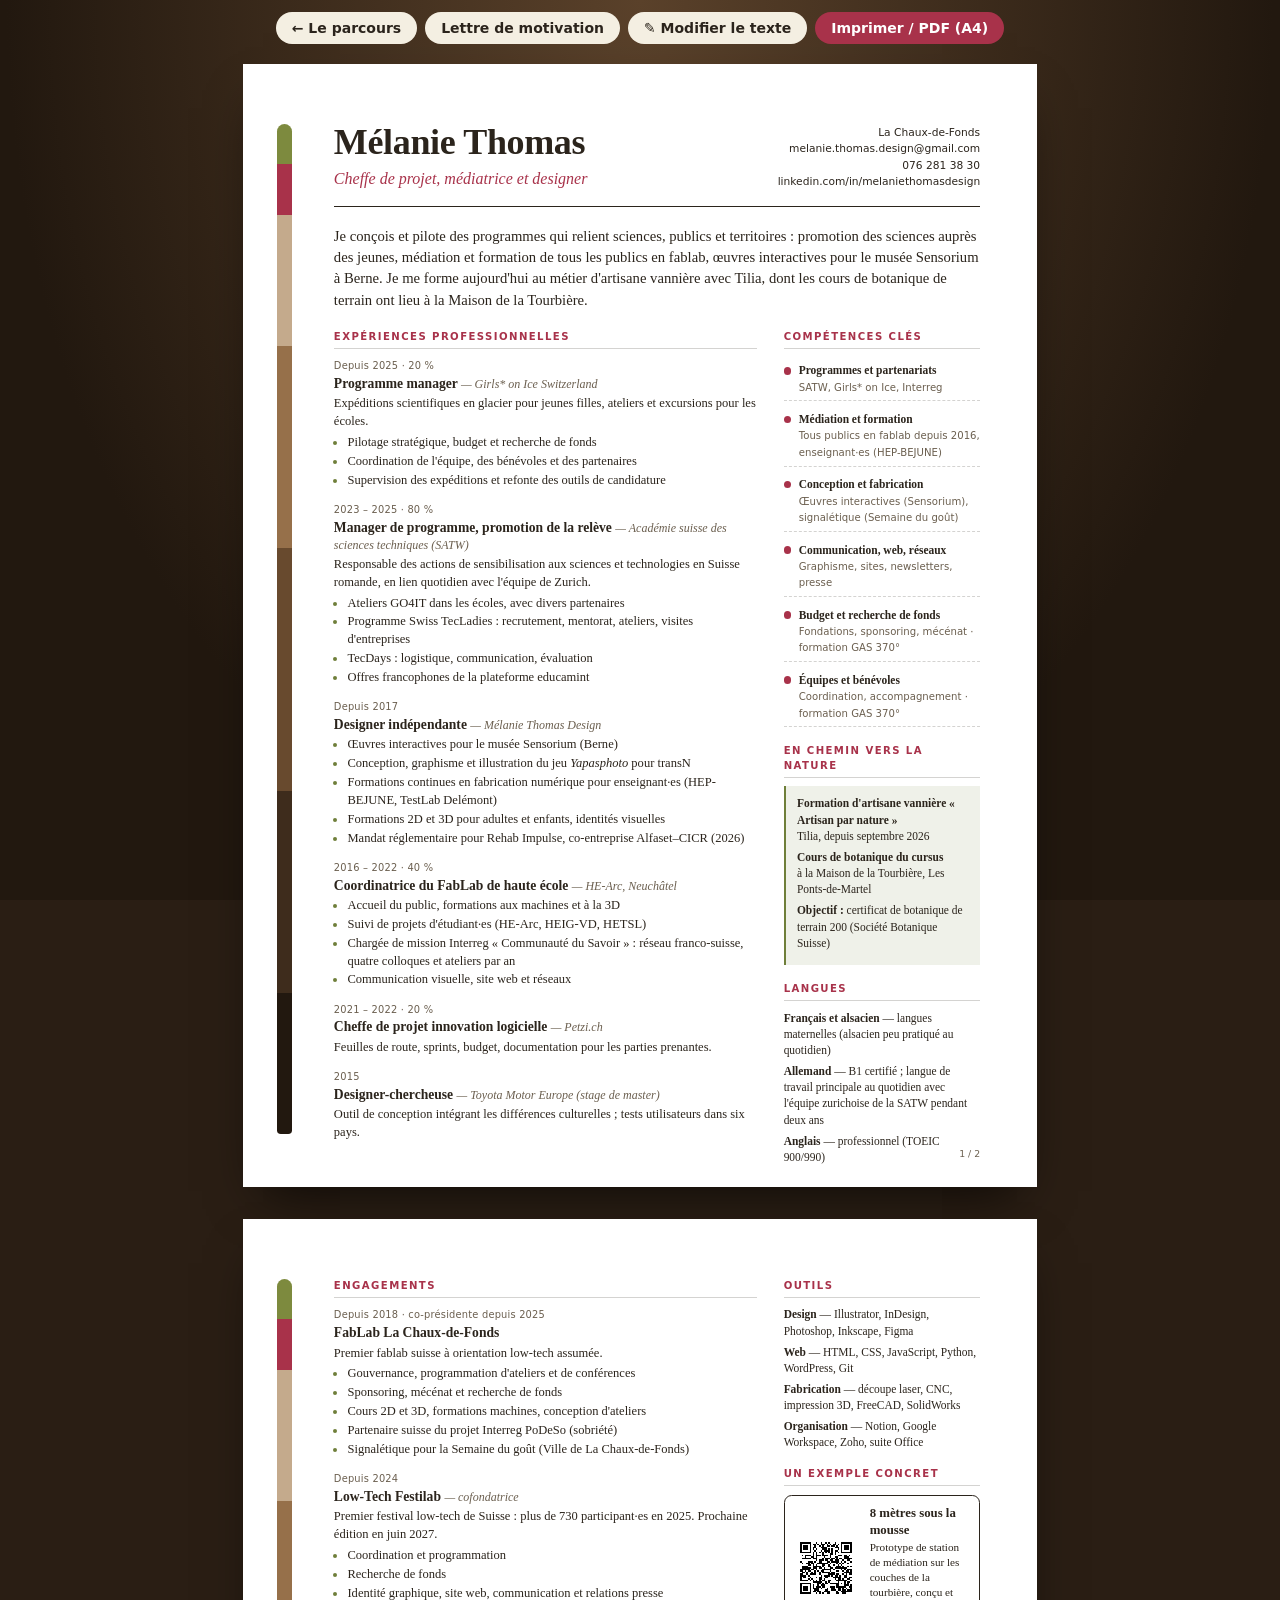
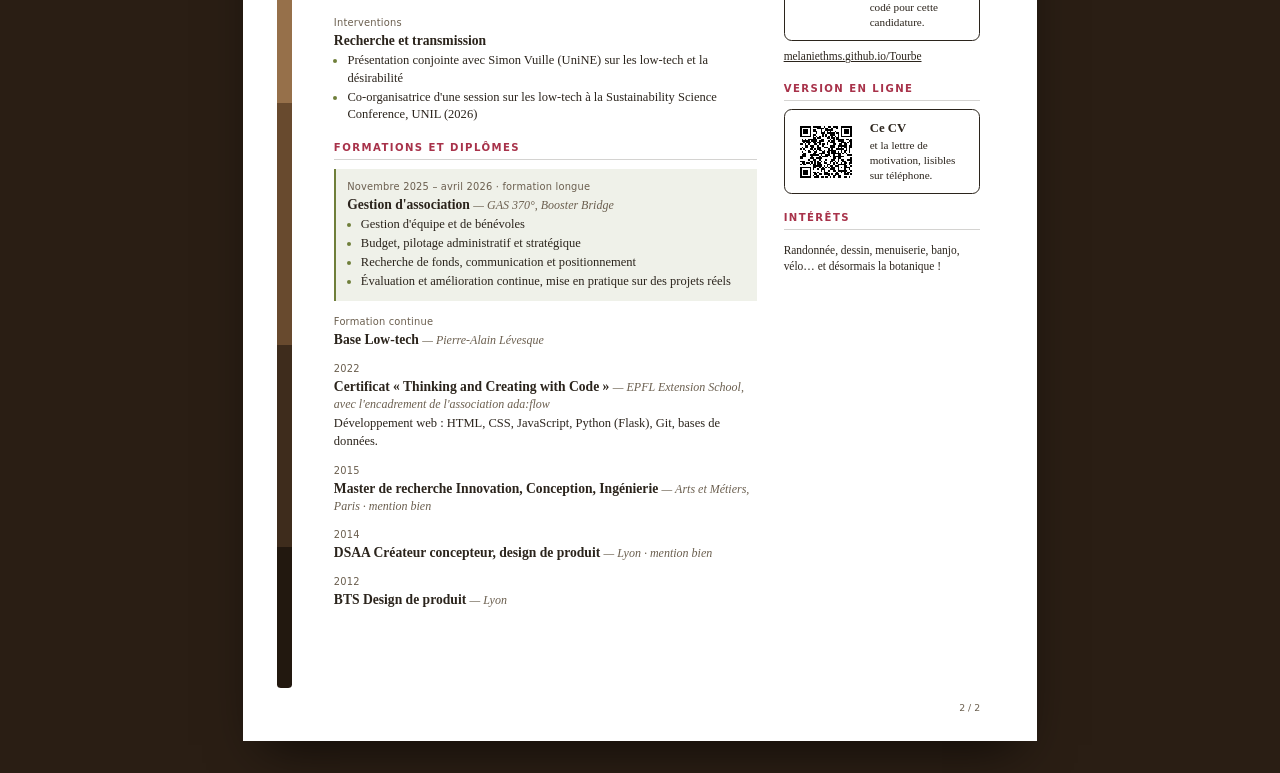
==== commit 7f6eb3da: "CV et lettre : papier blanc, téléphone, mode « Modifier le texte » Co-Authored-By: Claude Opus 5.5 <" ====
--- a/cv.html
+++ b/cv.html
@@ -24,8 +24,7 @@
       <div class="contact">
         La Chaux-de-Fonds<br>
         <a href="mailto:melanie.thomas.design@gmail.com">melanie.thomas.design@gmail.com</a><br>
-        <!-- Téléphone : à décommenter seulement pour la version PDF envoyée, pas pour la version en ligne -->
-        <!-- +41 76 281 38 30<br> -->
+        <a href="tel:+41762813830">076 281 38 30</a><br>
         <a href="https://www.linkedin.com/in/melaniethomasdesign/">linkedin.com/in/melaniethomasdesign</a>
       </div>
     </header>
@@ -251,5 +250,6 @@
     </div>
     <span class="folio">2 / 2</span>
   </article>
+  <script src="edit.js"></script>
 </body>
 </html>
--- a/doc.css
+++ b/doc.css
@@ -2,7 +2,8 @@
    À l'écran : feuilles posées sur la tourbe. À l'impression : A4 exact, sans marges navigateur. */
 
 :root {
-  --paper: #f4efe2;
+  --paper: #ffffff;       /* papier blanc : économie d'encre à l'impression */
+  --chip: #f4efe2;
   --ink: #2b241c;
   --muted: #6b5f4f;
   --accent: #a8324a;   /* rouge des sphaignes */
@@ -42,7 +43,7 @@
   font: inherit;
   font-weight: 600;
   color: var(--ink);
-  background: var(--paper);
+  background: var(--chip);
   border: 0;
   border-radius: 999px;
   padding: 8px 16px;
@@ -52,6 +53,16 @@
 .toolbar a:hover, .toolbar button:hover { background: #fff; }
 .toolbar .primary { background: var(--accent); color: #fff; }
 .toolbar .primary:hover { background: #8e2840; }
+.toolbar-note {
+  flex-basis: 100%;
+  text-align: center;
+  color: #f4efe2;
+  font-size: 13px;
+  font-weight: 400;
+}
+.toolbar-note:empty { display: none; }
+body.editing .sheet { outline: 3px dashed var(--accent); outline-offset: 6px; cursor: text; }
+body.editing .sheet :focus { outline: none; background: rgba(168, 50, 74, .06); }
 
 /* ---------- Feuille A4 ---------- */
 .sheet {
@@ -210,7 +221,7 @@
   padding: 3mm;
   border: 1.5px solid var(--ink);
   border-radius: 2mm;
-  background: #fbf8ef;
+  background: #fff;
 }
 .qr img { width: 22mm; height: 22mm; display: block; }
 .qr p { margin: 0; font-size: 8.4pt; line-height: 1.35; }
@@ -267,6 +278,8 @@
 @media print {
   body { background: none; }
   .toolbar { display: none; }
+  body.editing .sheet { outline: none; }
+  body.editing .sheet :focus { background: none; }
   .sheet {
     margin: 0;
     box-shadow: none;
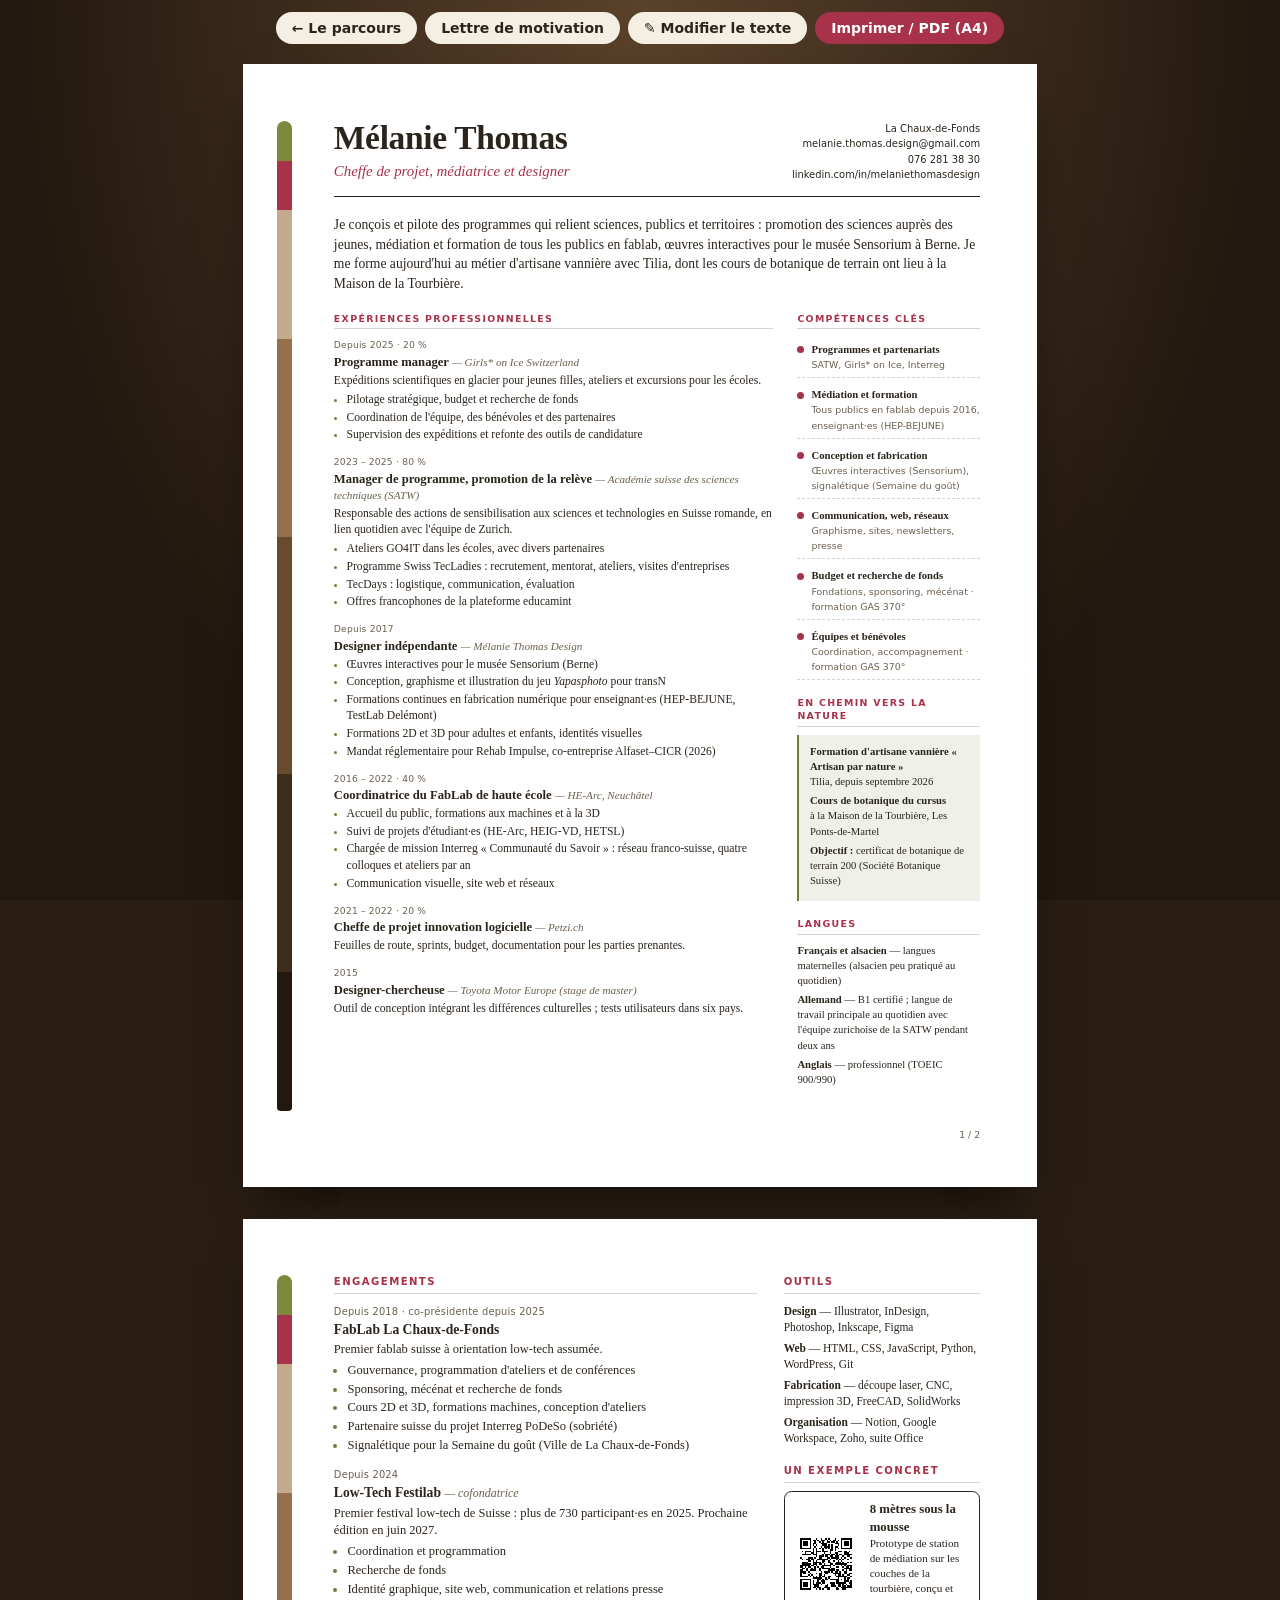
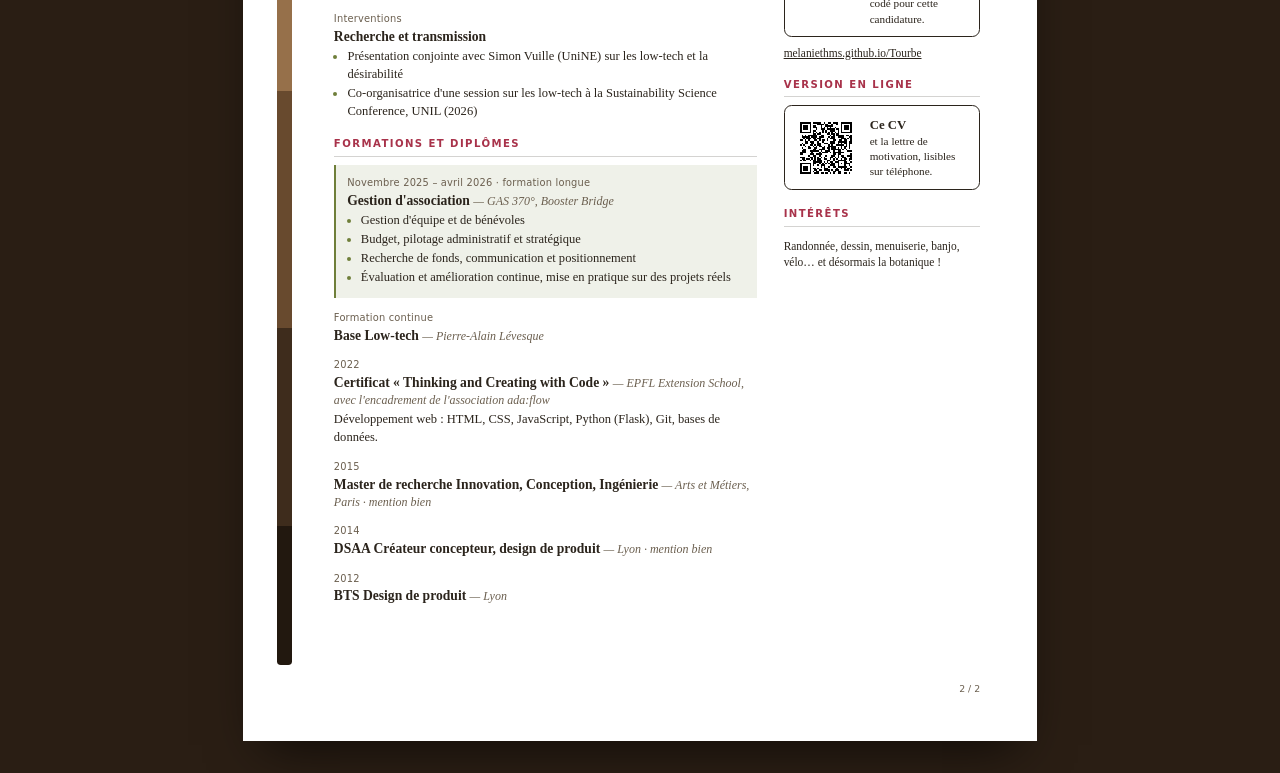
==== commit cb11e51d: "Impression : marge basse de sécurité de 20 mm et ajustement automatique du texte Co-Authored-By: Cla" ====
--- a/cv.html
+++ b/cv.html
@@ -250,6 +250,7 @@
     </div>
     <span class="folio">2 / 2</span>
   </article>
+  <script src="fit.js"></script>
   <script src="edit.js"></script>
 </body>
 </html>
--- a/doc.css
+++ b/doc.css
@@ -70,7 +70,7 @@
   width: 210mm;
   height: 297mm;
   margin: 8px auto 32px;
-  padding: 16mm 15mm 14mm 24mm;
+  padding: 15mm 15mm 20mm 24mm;   /* 20 mm en bas : zone que la plupart des imprimantes ne touchent pas */
   background: var(--paper);
   box-shadow: 0 24px 50px -20px rgba(0, 0, 0, .7);
   overflow: hidden;
@@ -82,8 +82,8 @@
   content: "";
   position: absolute;
   left: 9mm;
-  top: 16mm;
-  bottom: 14mm;
+  top: 15mm;
+  bottom: 20mm;
   width: 4mm;
   border-radius: 2mm 2mm 1mm 1mm;
   background: var(--strata);
@@ -91,7 +91,7 @@
 .sheet .folio {
   position: absolute;
   right: 15mm;
-  bottom: 7mm;
+  bottom: 12mm;
   font-family: var(--sans);
   font-size: 7pt;
   color: var(--muted);
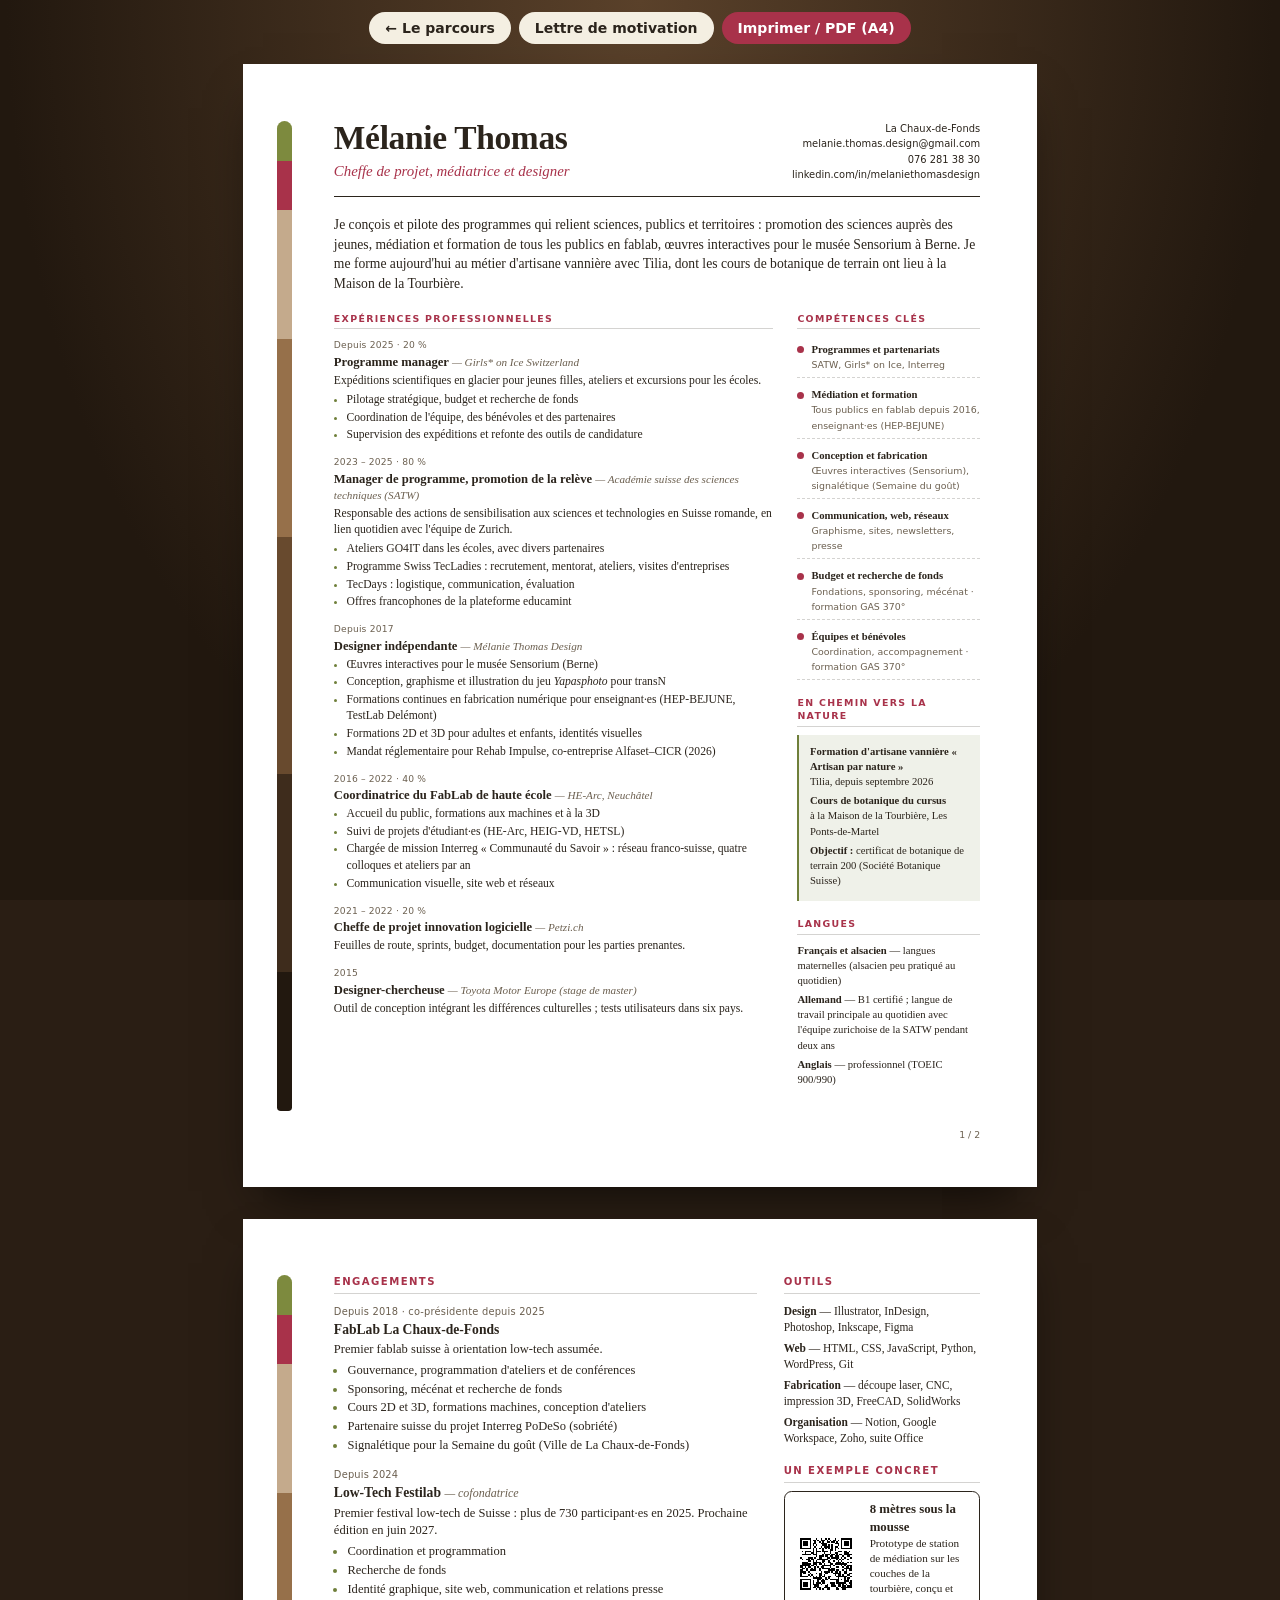
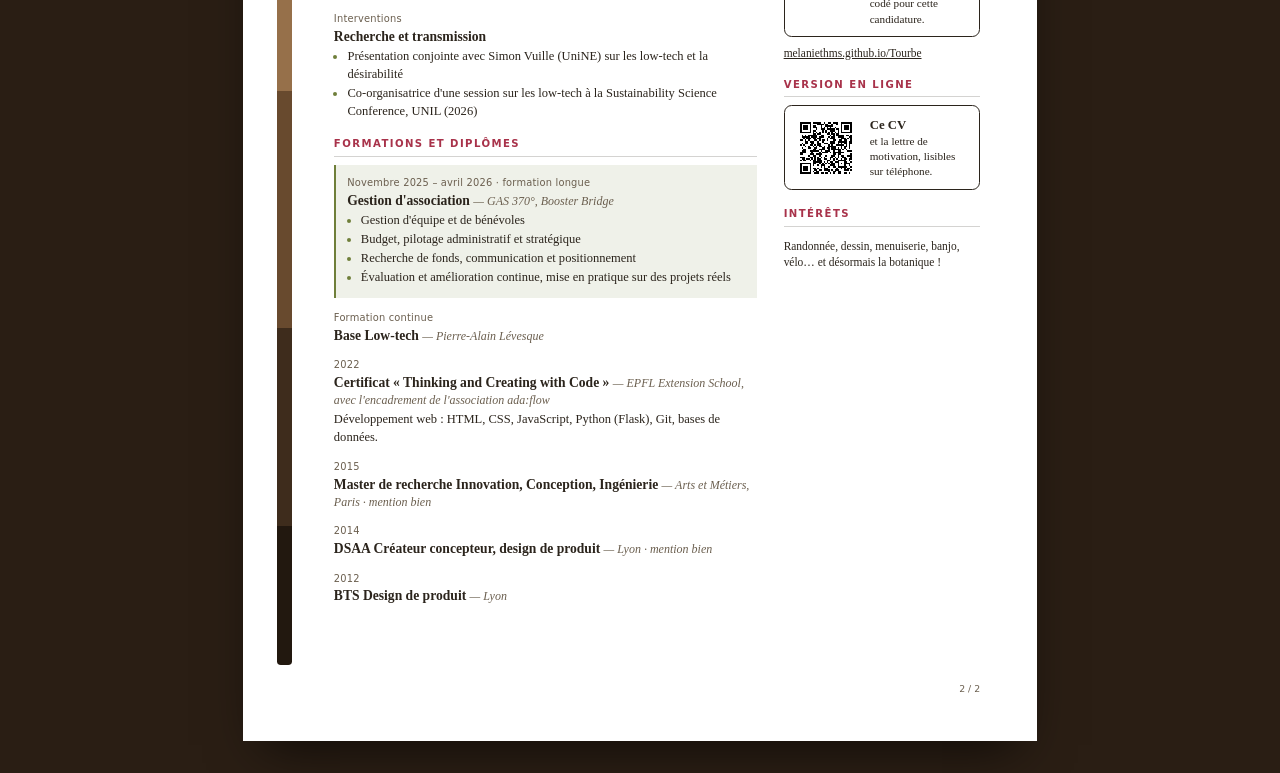
==== commit 9fa46274: "Lettre : QR vers sa version en ligne ; édition seulement avec ?edition Co-Authored-By: Claude Opus 5" ====
--- a/cv.html
+++ b/cv.html
@@ -251,6 +251,10 @@
     <span class="folio">2 / 2</span>
   </article>
   <script src="fit.js"></script>
+  <script>
+    if (new URLSearchParams(location.search).has("edition"))
+      document.querySelectorAll('.toolbar a[href$=".html"]').forEach((a) => { a.href += "?edition"; });
+  </script>
   <script src="edit.js"></script>
 </body>
 </html>
--- a/doc.css
+++ b/doc.css
@@ -249,6 +249,9 @@
 .letter .sign { margin-top: 0; }
 .letter .sign b { font-size: 12pt; }
 .letter .ps { display: flex; gap: 4mm; align-items: center; margin-top: 2mm; }
+.letter .qrs { display: flex; gap: 3mm; margin-left: auto; }
+.letter .qrs .qr { grid-template-columns: 18mm 34mm; gap: 2.5mm; padding: 2.5mm; }
+.letter .qrs .qr img { width: 18mm; height: 18mm; }
 
 a { color: inherit; }
 
@@ -270,6 +273,7 @@
   .letter { font-size: 16px; }
   .letter .addr { grid-template-columns: 1fr; }
   .letter .addr .to { padding-left: 0; }
+  .letter .ps, .letter .qrs { flex-wrap: wrap; }
   .sheet .folio { display: none; }
 }
 
